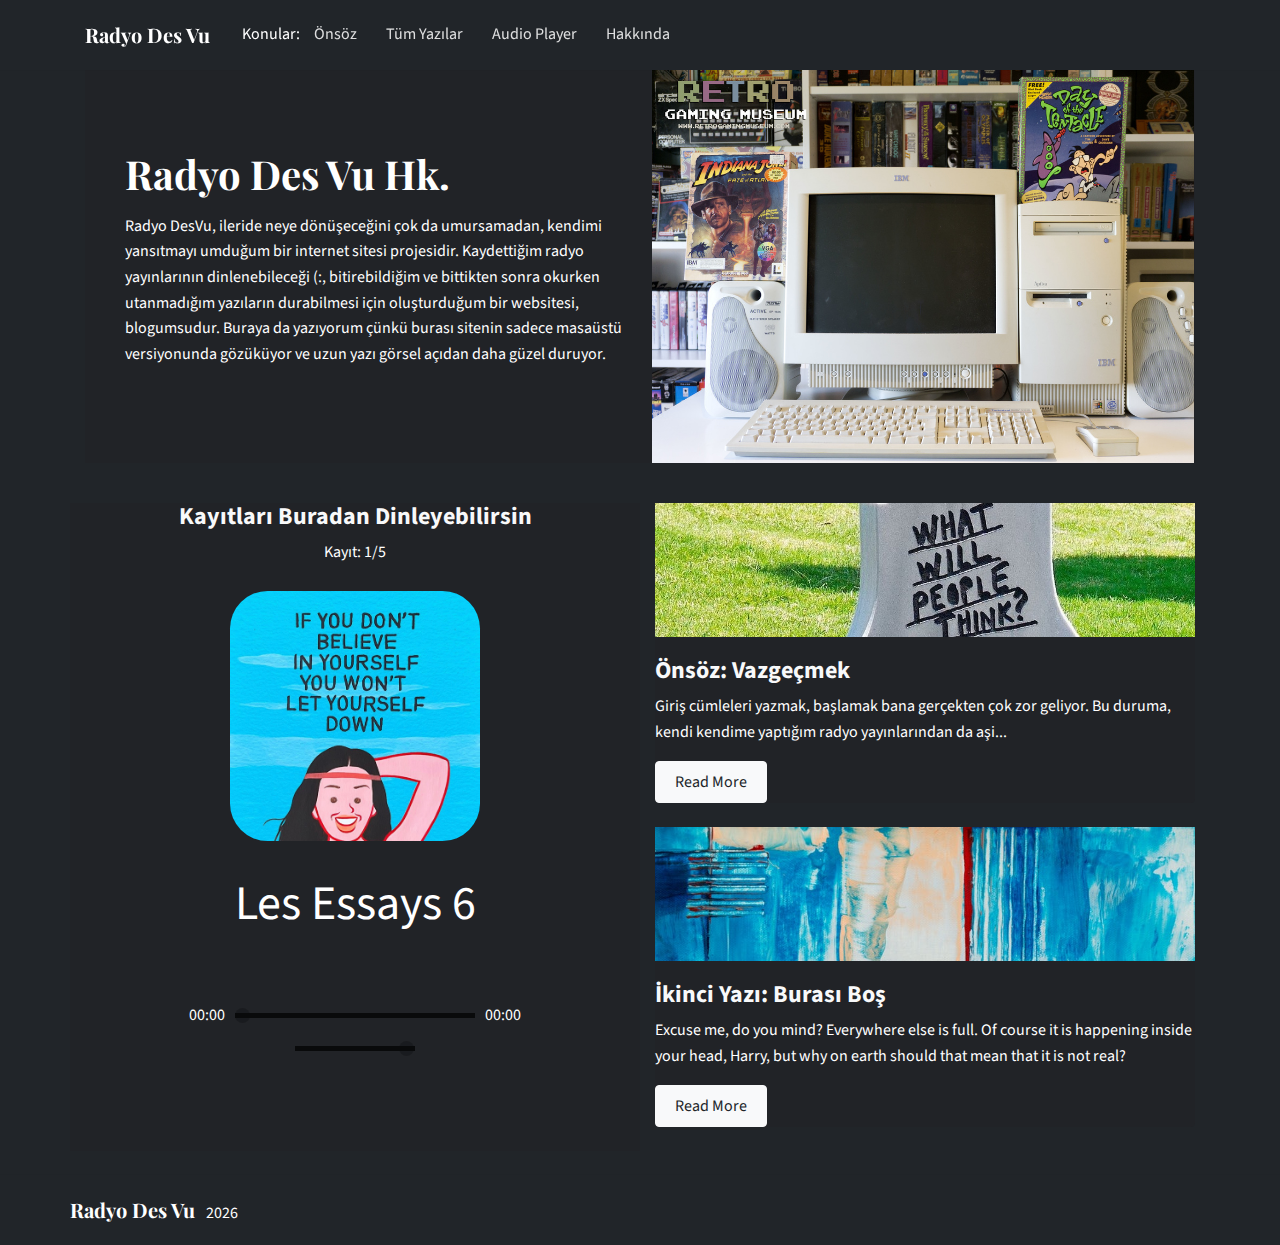
==== index.html @ 1f7a9c66 "folder structure" ====
<!DOCTYPE html>
<html lang="en">

<head>
	<meta charset="utf-8" />
	<link rel="apple-touch-icon" sizes="76x76" href="./assets/img/favicon.png">
	<link rel="icon" type="image/png" href="./assets/img/favicon.png">
	<meta http-equiv="X-UA-Compatible" content="IE=edge,chrome=1" />
	<title>Radyo Des Vu</title>
	<meta content='width=device-width, initial-scale=1.0, maximum-scale=1.0, user-scalable=0, shrink-to-fit=no'
		name='viewport' />
	<!-- Google Font -->
	<link href="https://fonts.googleapis.com/css?family=Playfair+Display:400,700|Source+Sans+Pro:400,600,700"
		rel="stylesheet">
	<!-- Font Awesome Icons -->
	<link rel="stylesheet" href="https://use.fontawesome.com/releases/v5.3.1/css/all.css"
		integrity="sha384-mzrmE5qonljUremFsqc01SB46JvROS7bZs3IO2EmfFsd15uHvIt+Y8vEf7N7fWAU" crossorigin="anonymous">
	<!-- Main CSS -->
	<link href="./assets/css/main.css" rel="stylesheet" />
	<!-- AudioPlayer CSS -->
	<link rel="stylesheet" type="text/css" href="./assets/css/audio_player.css">
	<!-- Common Functions -->
	<script type="text/javascript" src="./assets/js/functions.js"></script>
</head>

<body>
	<!--------------------------------------NAVBAR--------------------------------------->
	<nav class="topnav navbar navbar-expand-lg navbar-dark bg-dark fixed-top">
		<div class="container">
			<a class="navbar-brand" href="./index.html"><strong>Radyo Des Vu</strong></a>
			<button class="navbar-toggler collapsed" type="button" data-toggle="collapse" data-target="#navbarColor02"
				aria-controls="navbarColor02" aria-expanded="false" aria-label="Toggle navigation">
				<span class="navbar-toggler-icon"></span>
			</button>
			<div class="navbar-collapse collapse" id="navbarColor02" style="">
				<ul class="navbar-nav mr-auto d-flex align-items-center">
					<li class="nav-item light-text">
						Konular:
					</li>
					<li class="nav-item">
						<a class="nav-link" href="./assets/htmls/article_onsoz.html">Önsöz</a>
					</li>
					<li class="nav-item">
						<a class="nav-link" href="./assets/htmls/all_articles.html">Tüm Yazılar</a>
					</li>
					<li class="nav-item">
						<a class="nav-link" href="./audio_player.html">Audio Player</a>
					</li>
					<li class="nav-item">
						<a class="nav-link" href="./assets/htmls/article_about.html">Hakkında</a>
					</li>
				</ul>
			</div>
		</div>
	</nav>
	<!-- End Navbar -->

	<!--------------------------------------HEADER--------------------------------------->
	<div class="container" id="headershow">
		<div class="jumbotron jumbotron-fluid mb-3 pt-0 pb-0 bg-darkless light-text position-relative">
			<div class="pl-4 pr-0 h-100 tofront">
				<div class="row justify-content-between">
					<div class="col-md-6 pt-6 pb-6 align-self-center">
						<h1 class="secondfont mb-3 font-weight-bold">Radyo Des Vu Hk.</h1>
						<p class="mb-3">
							Radyo DesVu, ileride neye dönüşeceğini çok da umursamadan, kendimi yansıtmayı umduğum bir
							internet sitesi projesidir. Kaydettiğim radyo yayınlarının dinlenebileceği (:,
							bitirebildiğim ve bittikten sonra okurken utanmadığım yazıların durabilmesi için
							oluşturduğum bir websitesi, blogumsudur. Buraya da yazıyorum çünkü burası sitenin sadece
							masaüstü versiyonunda gözüküyor ve uzun yazı görsel açıdan daha güzel duruyor.
						</p>
					</div>
					<div class="col-md-6 d-none d-md-block pr-0"
						style="background-size:cover;background-image:url(./assets/img/t2_orig.jpg);"> </div>
				</div>
			</div>
		</div>
	</div>
	<!-- End Header -->

	<!--------------------------------------MAIN--------------------------------------->
	<div class="container pt-4 pb-4 bg-dark light-text" id="mainshow">
		<div class="row">
			<div class="col-lg-6 bg-darkless light-text">
				<h2 class="h4 font-weight-bold" style="text-align: center;">
					<a class="text-light">Kayıtları Buradan Dinleyebilirsin</a>
				</h2>
				<div class="player">
					<div class="details">
						<div class="now-playing">Kayıt: x / y</div>
						<div class="track-art"></div>
						<div class="track-name">Track Name</div>
					</div>
					<div class="buttons">
						<div class="prev-track" onclick="prevTrack()"><i class="fa fa-step-backward fa-2x"></i></div>
						<div class="playpause-track" onclick="playpauseTrack()"><i class="fa fa-play-circle fa-5x"></i>
						</div>
						<div class="next-track" onclick="nextTrack()"><i class="fa fa-step-forward fa-2x"></i></div>
					</div>
					<div class="slider_container">
						<div class="current-time">00:00</div>
						<input type="range" min="1" max="100" value="0" class="seek_slider" onchange="seekTo()">
						<div class="total-duration">00:00</div>
					</div>
					<div class="slider_container">
						<i class="fa fa-volume-down"></i>
						<input type="range" min="1" max="100" value="99" class="volume_slider" onchange="setVolume()">
						<i class="fa fa-volume-up"></i>
					</div>
				</div>
			</div>
			<div class="col-lg-6 bg-dark light-text">
				<div class="card border-0 mb-4 box-shadow h-xl-300 bg-darkless light-text" id="bosshow">
					<div
						style="background-image: url(./assets/img/wopt_esra_gulmen_capture.jpg); height: 150px;    background-size: cover;    background-repeat: no-repeat;">
					</div>
					<div class="card-body px-0 pb-0 d-flex flex-column align-items-start">
						<h2 class="h4 font-weight-bold">
							<a class="text-light" href="./article_onsoz.html">Önsöz: Vazgeçmek</a>
						</h2>
						<p class="card-text">
							Giriş cümleleri yazmak, başlamak bana gerçekten çok zor geliyor. Bu duruma, kendi kendime
							yaptığım radyo yayınlarından da aşi...
						</p>
						<a href="./assets/htmls/article_onsoz.html" class="btn btn-light">Read More</a>
					</div>
				</div>
				<div class="card border-0 mb-4 box-shadow h-xl-300 bg-darkless light-text" id="bosshow">
					<div
						style="background-image: url(./assets/img/blog6.jpg); height: 150px;    background-size: cover;    background-repeat: no-repeat;">
					</div>
					<div class="card-body px-0 pb-0 d-flex flex-column align-items-start">
						<h2 class="h4 font-weight-bold">
							<a class="text-light" href="./article_onsoz.html">İkinci Yazı: Burası Boş</a>
						</h2>
						<p class="card-text">
							Excuse me, do you mind? Everywhere else is full. Of course it is happening inside your head,
							Harry, but why on earth should that mean that it is not real?
						</p>
						<a href="" class="btn btn-light">Read More</a>
					</div>
				</div>
			</div>
		</div>
	</div>

	<!--------------------------------------FOOTER--------------------------------------->
	<nav class="topnav navbar navbar-expand-lg navbar-dark bg-dark light-text bottom">
		<div class="container">
			<div class="row align-items-center justify-content-between">
				<div>
					<span class="navbar-brand mr-2"><strong>Radyo Des Vu</strong></span>
					<script>document.write(new Date().getFullYear())</script>
				</div>
			</div>
		</div>
	</nav>
	<!-- <div class="container pt-4">
		<footer class="bg-dark border-top p-3 text-muted small">
			<div class="row align-items-center justify-content-between">
				<div>
					<span class="navbar-brand mr-2"><strong>Radyo Des Vu</strong></span>
					<script>document.write(new Date().getFullYear())</script>
				</div>
			</div>
		</footer>
	</div> -->
	<!-- End Footer -->

	<!--------------------------------------JAVASCRIPTS--------------------------------------->
	<script src="./assets/js/audio_player.js"></script>
	<script src="./assets/js/vendor/jquery.min.js" type="text/javascript"></script>
	<script src="./assets/js/vendor/popper.min.js" type="text/javascript"></script>
	<script src="./assets/js/vendor/bootstrap.min.js" type="text/javascript"></script>
</body>

</html>
---- assets/css/audio_player.css ----
.player {
    display: flex;
    align-items: center;
    flex-direction: column;
    justify-content: center;
}

.details {
    display: flex;
    align-items: center;
    flex-direction: column;
    justify-content: center;
}

.track-art {
    margin: 25px;
    height: 250px;
    width: 250px;
    background-size: cover;
    border-radius: 15%;
}

.now-playing {
    font-size: 1rem;
}

.track-name {
    font-size: 3rem;
}

.buttons {
    display: flex;
    flex-direction: row;
    align-items: center;
}

.playpause-track,
.prev-track,
.next-track {
    padding: 25px;
    opacity: 0.8;

    /* Smoothly transition the opacity */
    transition: opacity .2s;
}

.playpause-track:hover,
.prev-track:hover,
.next-track:hover {
    opacity: 1.0;
}

.slider_container {
    width: 75%;
    max-width: 400px;
    display: flex;
    justify-content: center;
    align-items: center;
}

/* Modify the appearance of the slider */
.seek_slider,
.volume_slider {
    -webkit-appearance: none;
    -moz-appearance: none;
    appearance: none;
    height: 5px;
    background: black;
    opacity: 0.7;
    -webkit-transition: .2s;
    transition: opacity .2s;
}

/* Modify the appearance of the slider thumb */
.seek_slider::-webkit-slider-thumb,
.volume_slider::-webkit-slider-thumb {
    -webkit-appearance: none;
    -moz-appearance: none;
    appearance: none;
    width: 15px;
    height: 15px;
    background: rgba(0, 0, 0, 0.281);
    cursor: pointer;
    border-radius: 50%;
}

.seek_slider:hover,
.volume_slider:hover {
    opacity: 1.0;
}

.seek_slider {
    width: 60%;
}

.volume_slider {
    width: 30%;
}

.current-time,
.total-duration {
    padding: 10px;
}

i.fa-volume-down,
i.fa-volume-up {
    padding: 10px;
}

i.fa-play-circle,
i.fa-pause-circle,
i.fa-step-forward,
i.fa-step-backward {
    cursor: pointer;
}
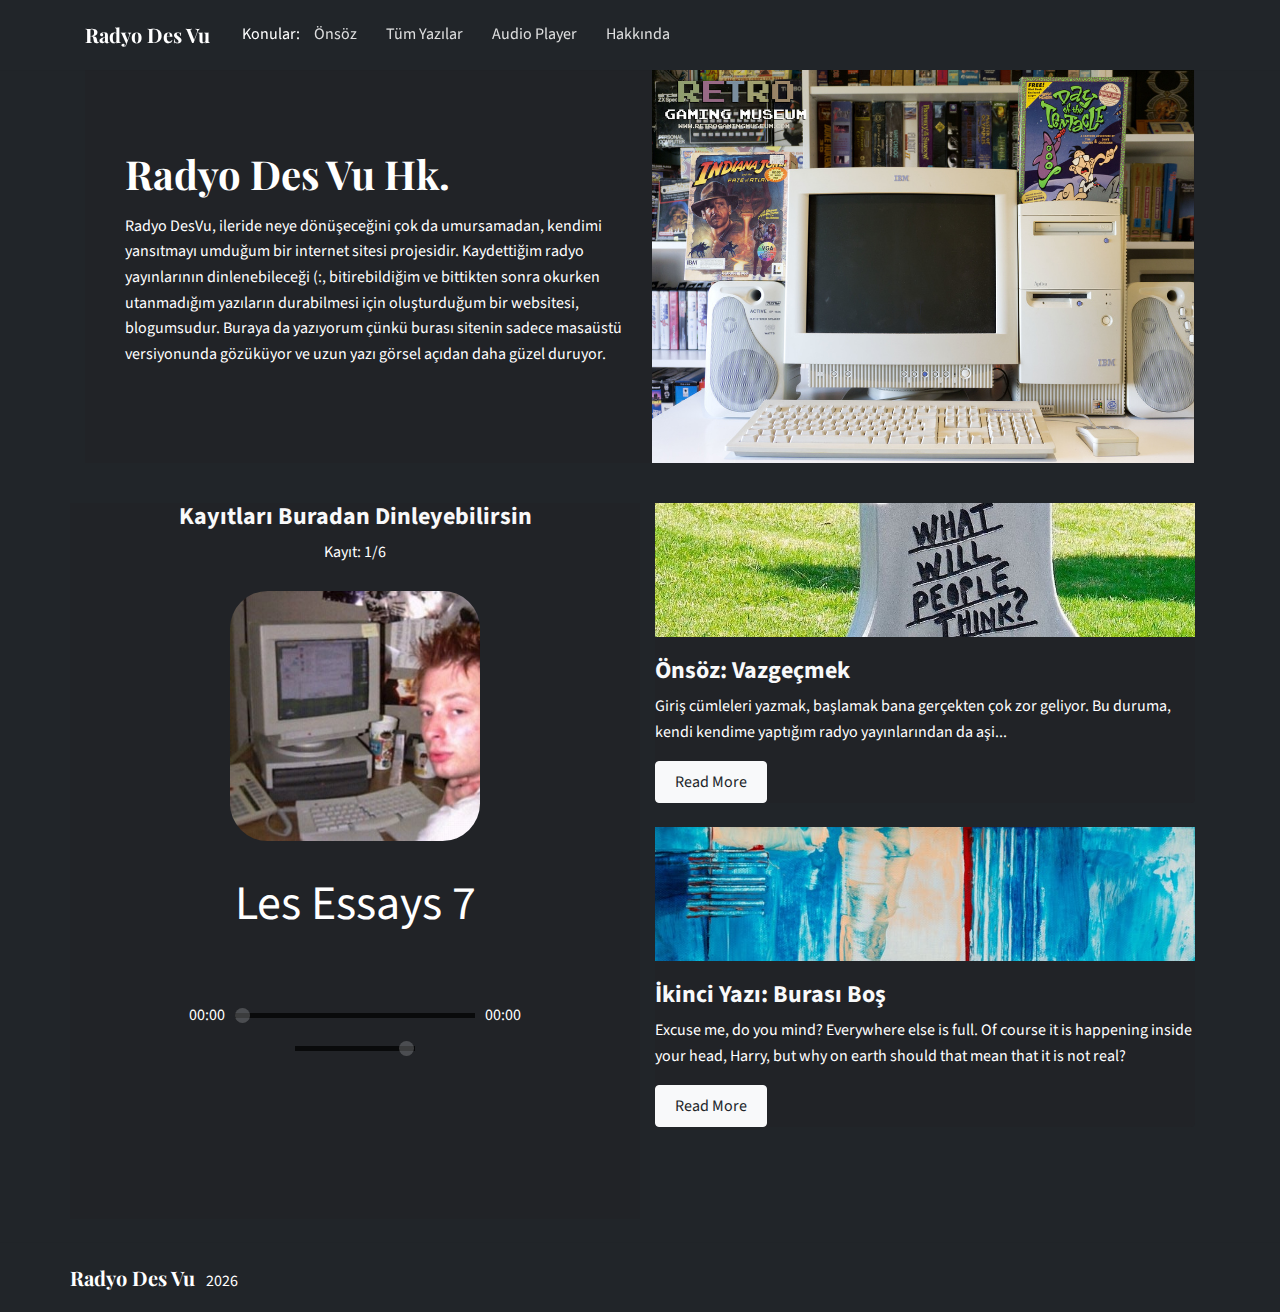
==== commit 54dc4d3f: "spotify playlist added" ====
--- a/index.html
+++ b/index.html
@@ -108,6 +108,11 @@
 						<i class="fa fa-volume-up"></i>
 					</div>
 				</div>
+				<iframe style="border-radius:12px"
+					src="https://open.spotify.com/embed/playlist/7aZ311r0AZLjrJvOYopeVC?utm_source=generator&theme=0"
+					width="100%" height="152" frameBorder="0" allowfullscreen=""
+					allow="autoplay; clipboard-write; encrypted-media; fullscreen; picture-in-picture"
+					loading="lazy"></iframe>
 			</div>
 			<div class="col-lg-6 bg-dark light-text">
 				<div class="card border-0 mb-4 box-shadow h-xl-300 bg-darkless light-text" id="bosshow">
--- a/assets/css/audio_player.css
+++ b/assets/css/audio_player.css
@@ -79,7 +79,7 @@
     appearance: none;
     width: 15px;
     height: 15px;
-    background: rgba(0, 0, 0, 0.281);
+    background: rgba(250, 250, 250, 0.281);
     cursor: pointer;
     border-radius: 50%;
 }
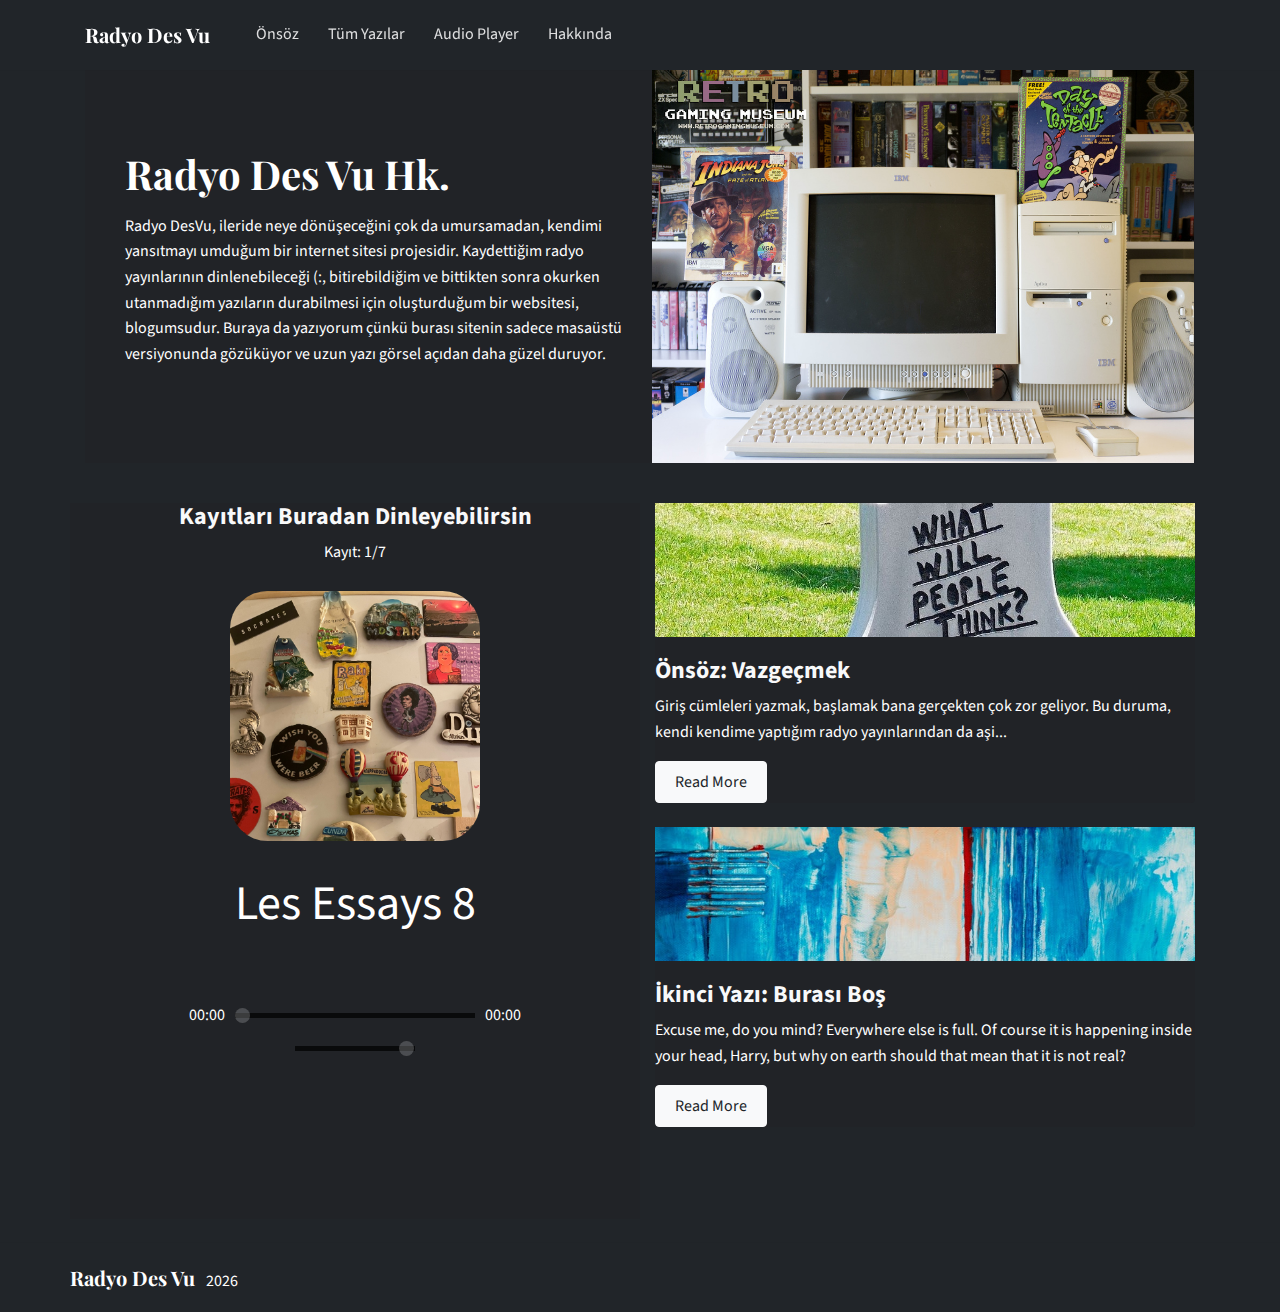
==== commit 3de1f9b5: "update and new record" ====
--- a/index.html
+++ b/index.html
@@ -34,9 +34,6 @@
 			</button>
 			<div class="navbar-collapse collapse" id="navbarColor02" style="">
 				<ul class="navbar-nav mr-auto d-flex align-items-center">
-					<li class="nav-item light-text">
-						Konular:
-					</li>
 					<li class="nav-item">
 						<a class="nav-link" href="./assets/htmls/article_onsoz.html">Önsöz</a>
 					</li>
@@ -109,7 +106,7 @@
 					</div>
 				</div>
 				<iframe style="border-radius:12px"
-					src="https://open.spotify.com/embed/playlist/7aZ311r0AZLjrJvOYopeVC?utm_source=generator&theme=0"
+					src="https://open.spotify.com/embed/playlist/5PQ51cd9TMmhuVS5C7zMm0?utm_source=generator&theme=0"
 					width="100%" height="152" frameBorder="0" allowfullscreen=""
 					allow="autoplay; clipboard-write; encrypted-media; fullscreen; picture-in-picture"
 					loading="lazy"></iframe>
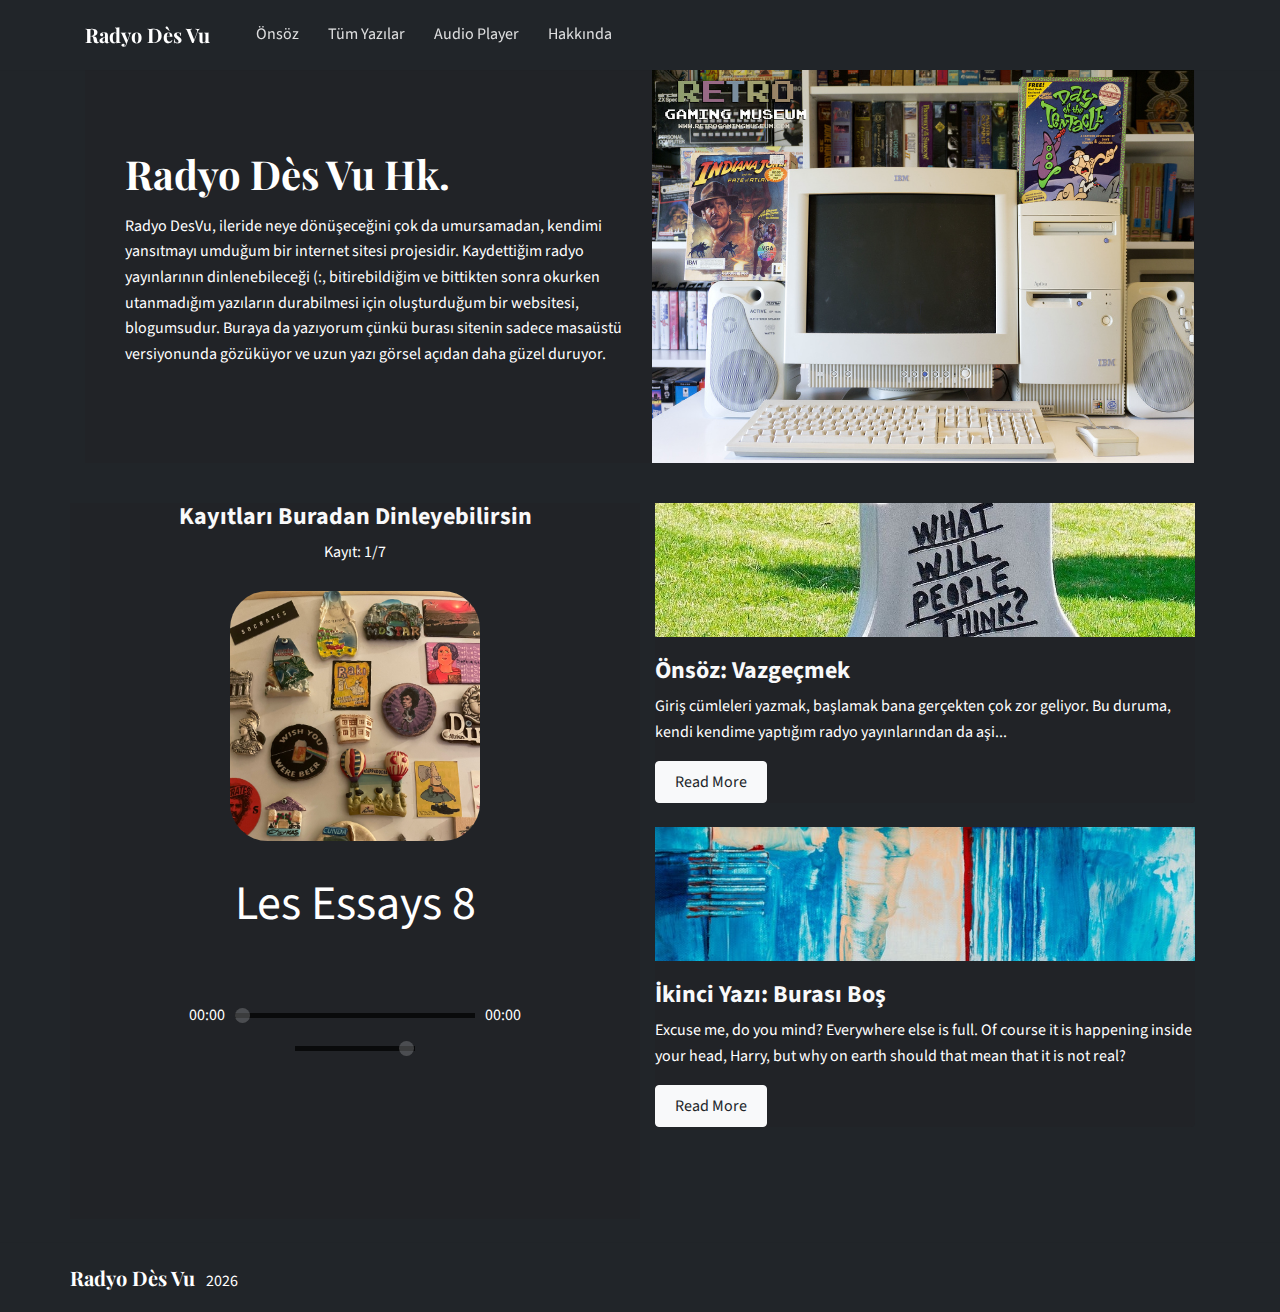
==== commit 445a8b9e: "typo" ====
--- a/index.html
+++ b/index.html
@@ -6,7 +6,7 @@
 	<link rel="apple-touch-icon" sizes="76x76" href="./assets/img/favicon.png">
 	<link rel="icon" type="image/png" href="./assets/img/favicon.png">
 	<meta http-equiv="X-UA-Compatible" content="IE=edge,chrome=1" />
-	<title>Radyo Des Vu</title>
+	<title>Radyo Dès Vu</title>
 	<meta content='width=device-width, initial-scale=1.0, maximum-scale=1.0, user-scalable=0, shrink-to-fit=no'
 		name='viewport' />
 	<!-- Google Font -->
@@ -27,7 +27,7 @@
 	<!--------------------------------------NAVBAR--------------------------------------->
 	<nav class="topnav navbar navbar-expand-lg navbar-dark bg-dark fixed-top">
 		<div class="container">
-			<a class="navbar-brand" href="./index.html"><strong>Radyo Des Vu</strong></a>
+			<a class="navbar-brand" href="./index.html"><strong>Radyo Dès Vu</strong></a>
 			<button class="navbar-toggler collapsed" type="button" data-toggle="collapse" data-target="#navbarColor02"
 				aria-controls="navbarColor02" aria-expanded="false" aria-label="Toggle navigation">
 				<span class="navbar-toggler-icon"></span>
@@ -58,7 +58,7 @@
 			<div class="pl-4 pr-0 h-100 tofront">
 				<div class="row justify-content-between">
 					<div class="col-md-6 pt-6 pb-6 align-self-center">
-						<h1 class="secondfont mb-3 font-weight-bold">Radyo Des Vu Hk.</h1>
+						<h1 class="secondfont mb-3 font-weight-bold">Radyo Dès Vu Hk.</h1>
 						<p class="mb-3">
 							Radyo DesVu, ileride neye dönüşeceğini çok da umursamadan, kendimi yansıtmayı umduğum bir
 							internet sitesi projesidir. Kaydettiğim radyo yayınlarının dinlenebileceği (:,
@@ -151,7 +151,7 @@
 		<div class="container">
 			<div class="row align-items-center justify-content-between">
 				<div>
-					<span class="navbar-brand mr-2"><strong>Radyo Des Vu</strong></span>
+					<span class="navbar-brand mr-2"><strong>Radyo Dès Vu</strong></span>
 					<script>document.write(new Date().getFullYear())</script>
 				</div>
 			</div>
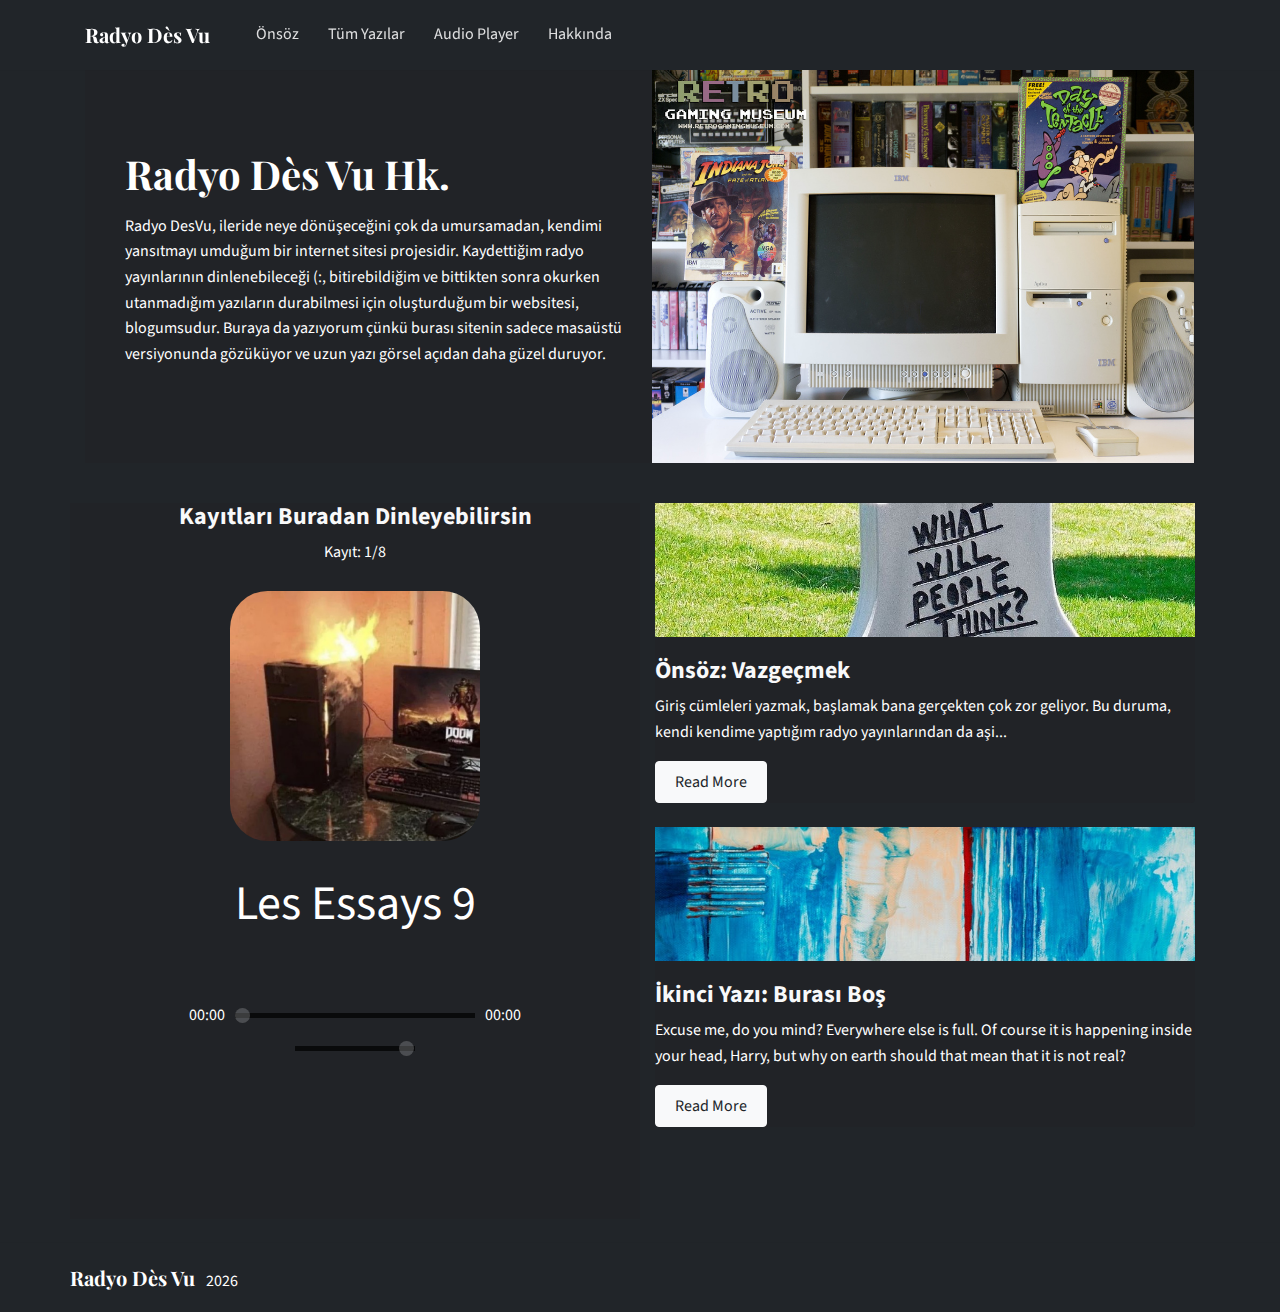
==== commit 33244ad0: "ix added" ====
--- a/index.html
+++ b/index.html
@@ -106,7 +106,7 @@
 					</div>
 				</div>
 				<iframe style="border-radius:12px"
-					src="https://open.spotify.com/embed/playlist/5PQ51cd9TMmhuVS5C7zMm0?utm_source=generator&theme=0"
+					src="https://open.spotify.com/embed/playlist/2yIyhXYLg9TbRlLsr2M1XX?utm_source=generator&theme=0"
 					width="100%" height="152" frameBorder="0" allowfullscreen=""
 					allow="autoplay; clipboard-write; encrypted-media; fullscreen; picture-in-picture"
 					loading="lazy"></iframe>
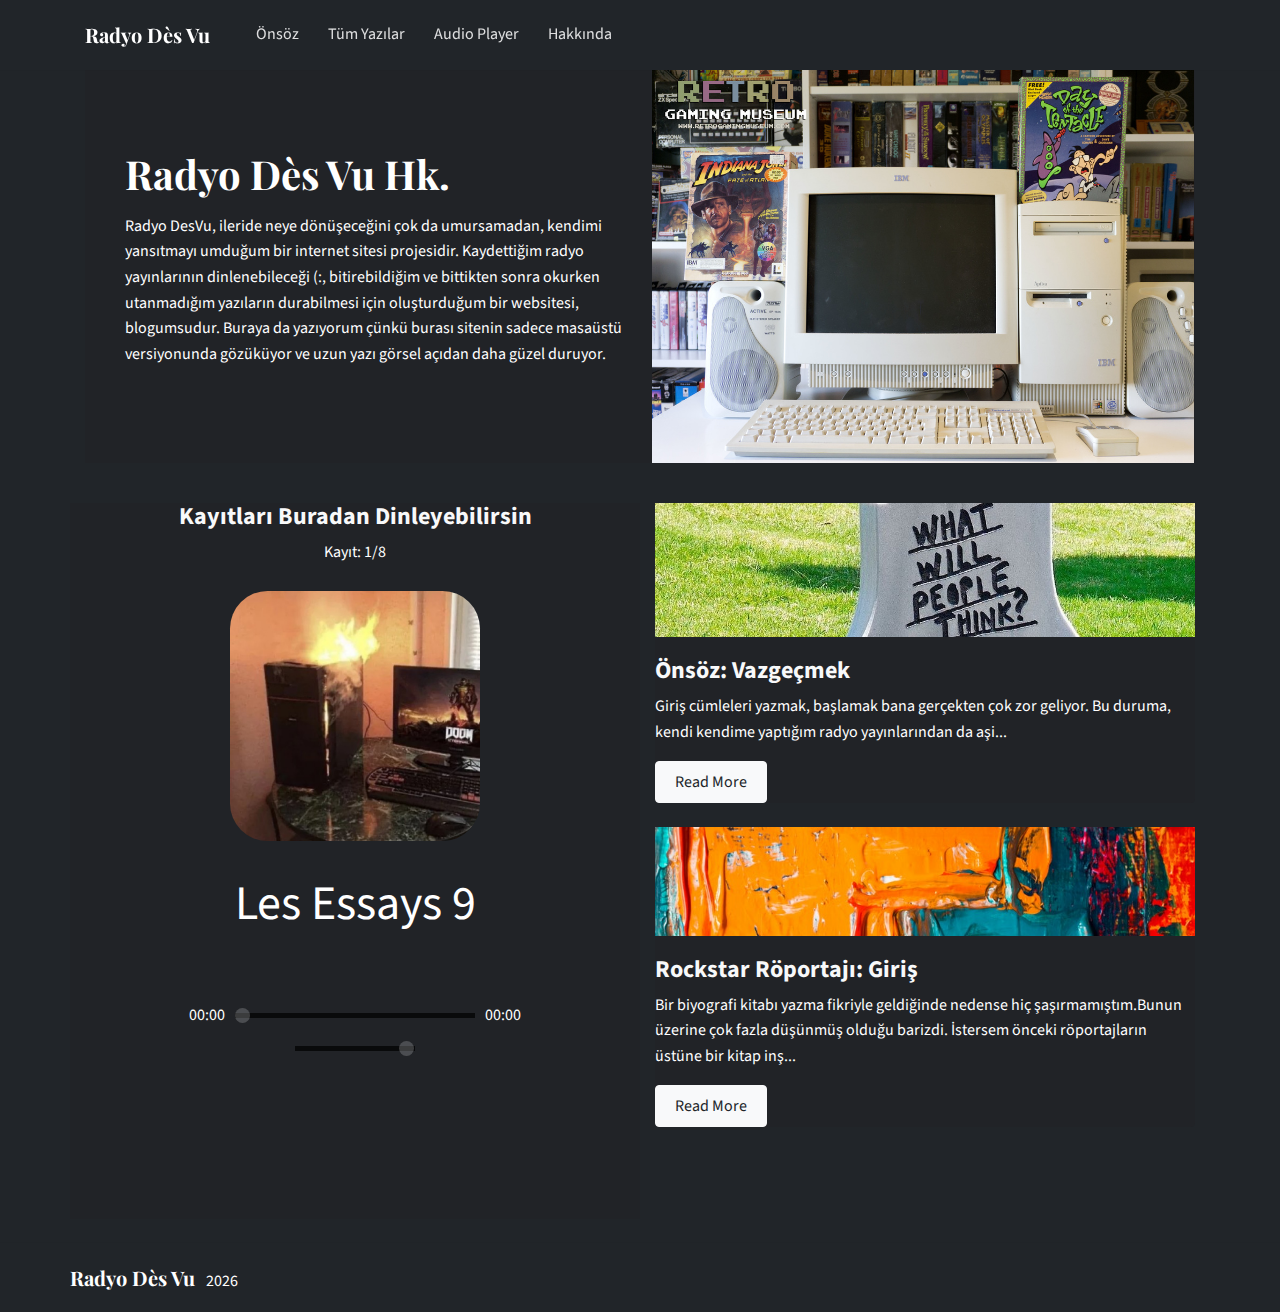
==== commit ea279786: "new series has been started" ====
--- a/index.html
+++ b/index.html
@@ -129,17 +129,17 @@
 				</div>
 				<div class="card border-0 mb-4 box-shadow h-xl-300 bg-darkless light-text" id="bosshow">
 					<div
-						style="background-image: url(./assets/img/blog6.jpg); height: 150px;    background-size: cover;    background-repeat: no-repeat;">
+						style="background-image: url(./assets/img/blog4.jpg); height: 150px;    background-size: cover;    background-repeat: no-repeat;">
 					</div>
 					<div class="card-body px-0 pb-0 d-flex flex-column align-items-start">
 						<h2 class="h4 font-weight-bold">
-							<a class="text-light" href="./article_onsoz.html">İkinci Yazı: Burası Boş</a>
+							<a class="text-light" href="./article_onsoz.html">Rockstar Röportajı: Giriş</a>
 						</h2>
 						<p class="card-text">
-							Excuse me, do you mind? Everywhere else is full. Of course it is happening inside your head,
-							Harry, but why on earth should that mean that it is not real?
+							Bir biyografi kitabı yazma fikriyle geldiğinde nedense hiç şaşırmamıştım.Bunun üzerine çok
+							fazla düşünmüş olduğu barizdi. İstersem önceki röportajların üstüne bir kitap inş...
 						</p>
-						<a href="" class="btn btn-light">Read More</a>
+						<a href="./assets/htmls/article_roportaj_giris.html" class="btn btn-light">Read More</a>
 					</div>
 				</div>
 			</div>
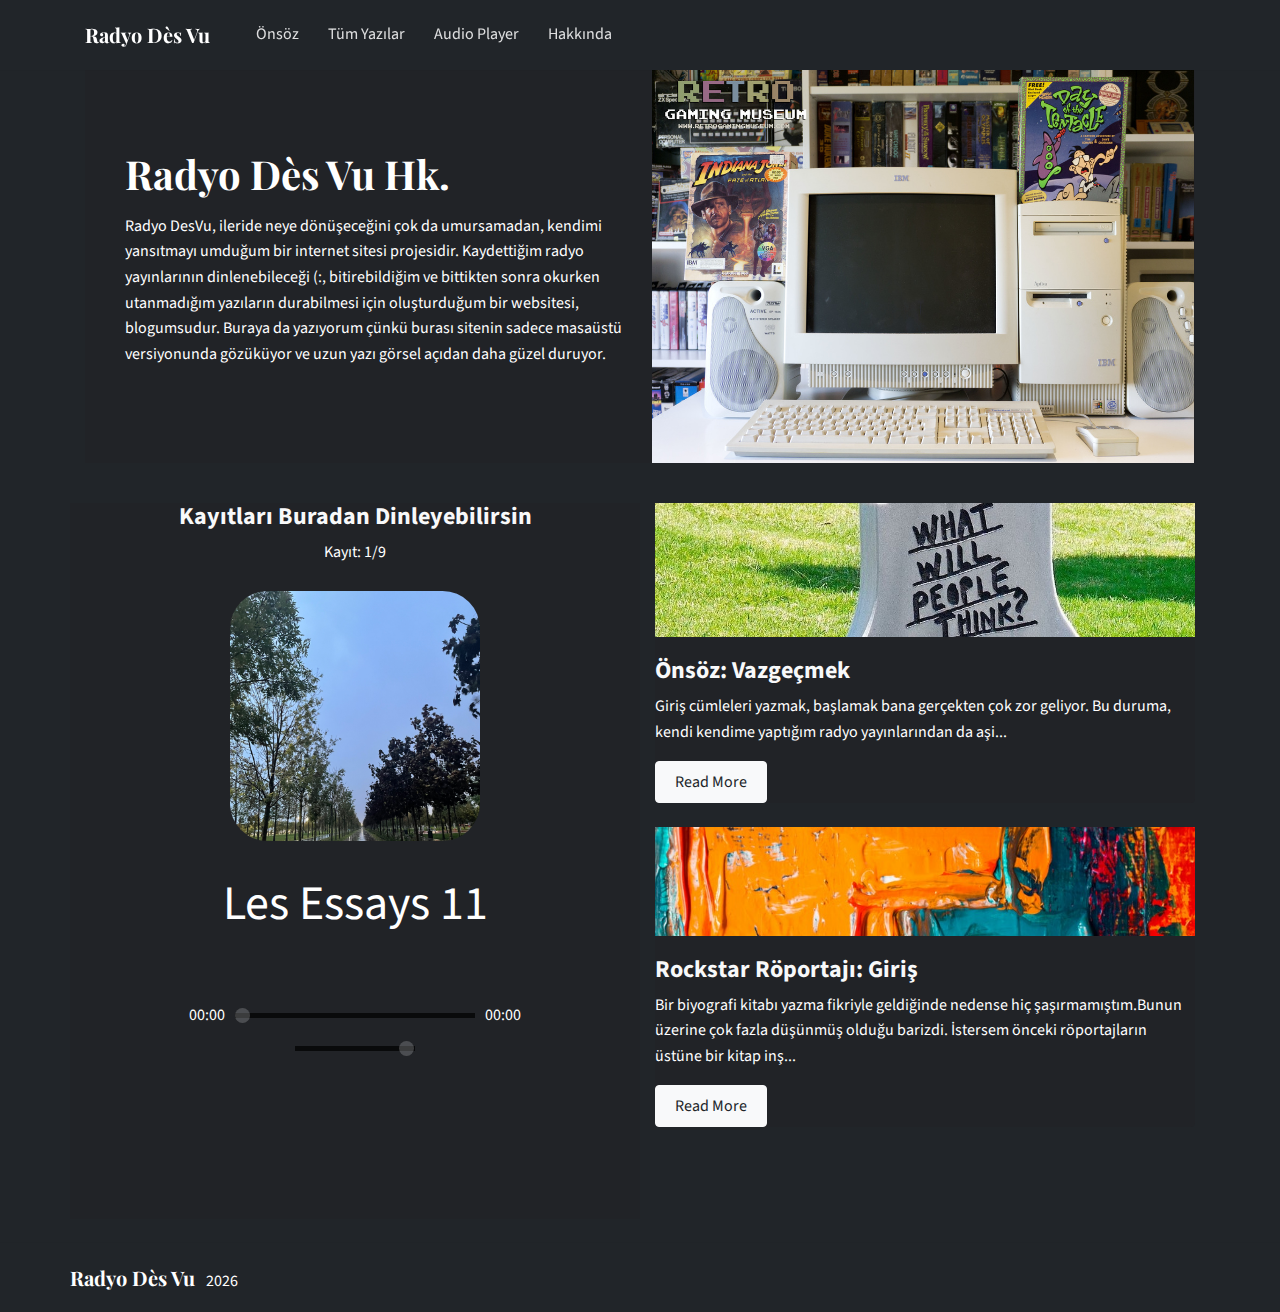
==== commit 7e2c3848: "11 addded" ====
--- a/index.html
+++ b/index.html
@@ -106,7 +106,7 @@
 					</div>
 				</div>
 				<iframe style="border-radius:12px"
-					src="https://open.spotify.com/embed/playlist/2yIyhXYLg9TbRlLsr2M1XX?utm_source=generator&theme=0"
+					src="https://open.spotify.com/embed/playlist/1g6afPl2JsIEWFQCWMeB9W?utm_source=generator&theme=0"
 					width="100%" height="152" frameBorder="0" allowfullscreen=""
 					allow="autoplay; clipboard-write; encrypted-media; fullscreen; picture-in-picture"
 					loading="lazy"></iframe>
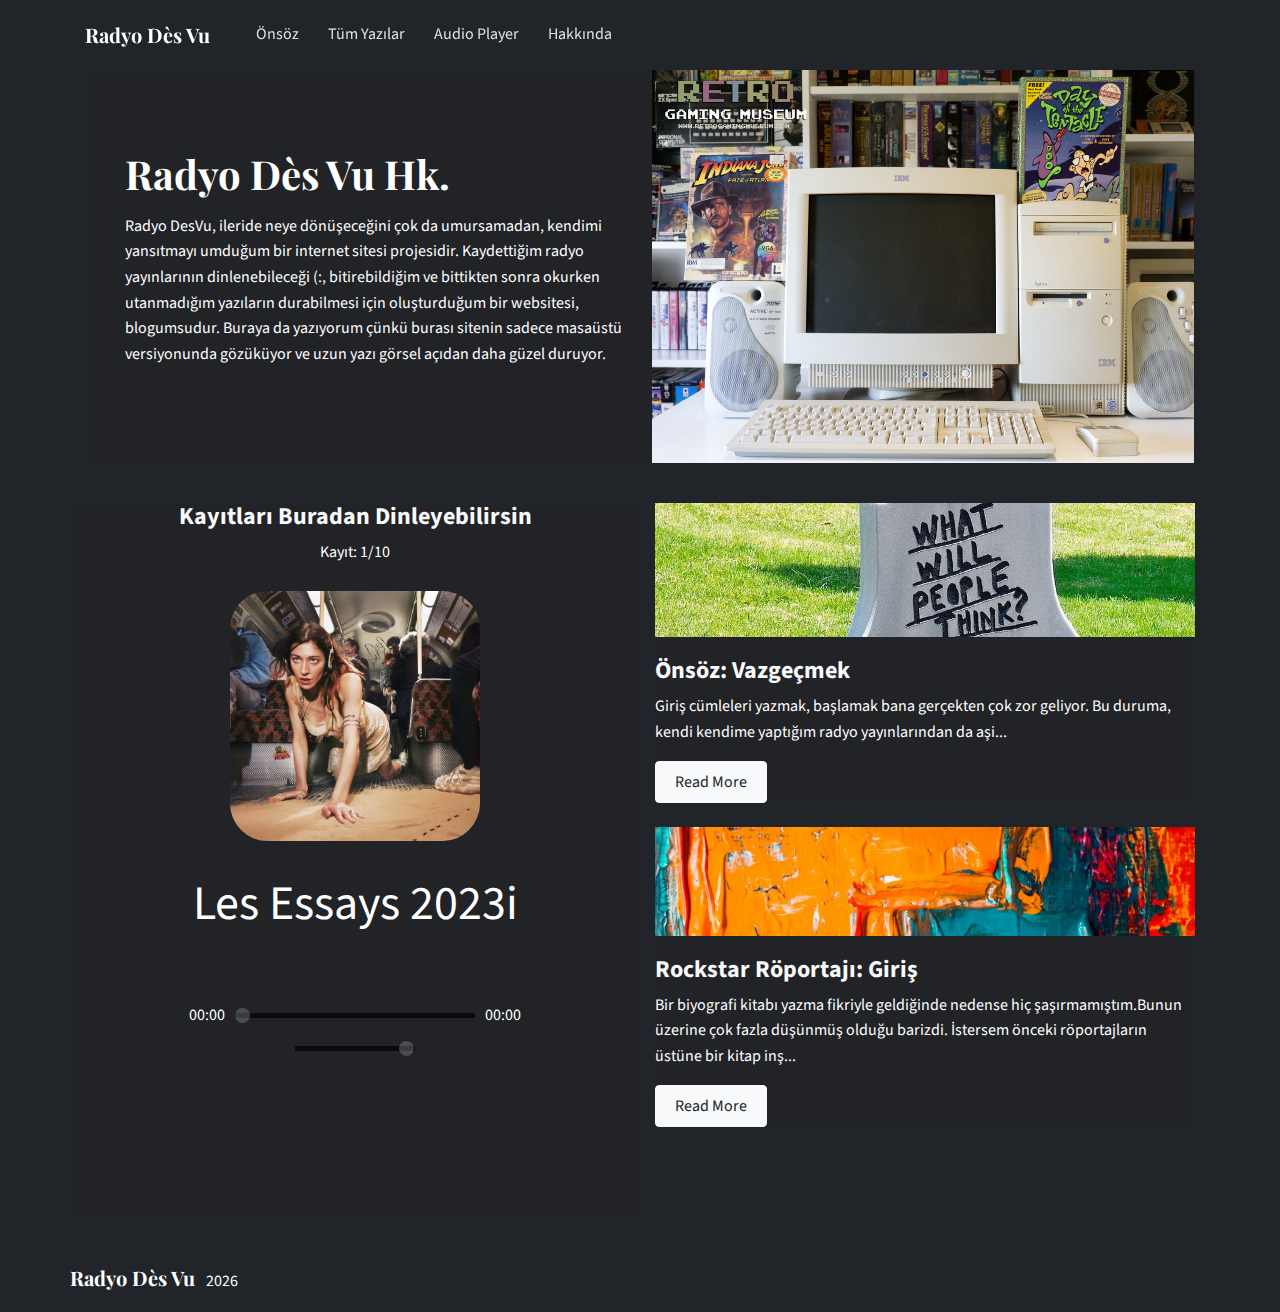
==== commit 438a67e2: "new episode" ====
--- a/index.html
+++ b/index.html
@@ -106,7 +106,7 @@
 					</div>
 				</div>
 				<iframe style="border-radius:12px"
-					src="https://open.spotify.com/embed/playlist/1g6afPl2JsIEWFQCWMeB9W?utm_source=generator&theme=0"
+					src="https://open.spotify.com/embed/playlist/5rTq4yJnuMBp1kzjFXVkzU?utm_source=generator&theme=0"
 					width="100%" height="152" frameBorder="0" allowfullscreen=""
 					allow="autoplay; clipboard-write; encrypted-media; fullscreen; picture-in-picture"
 					loading="lazy"></iframe>
